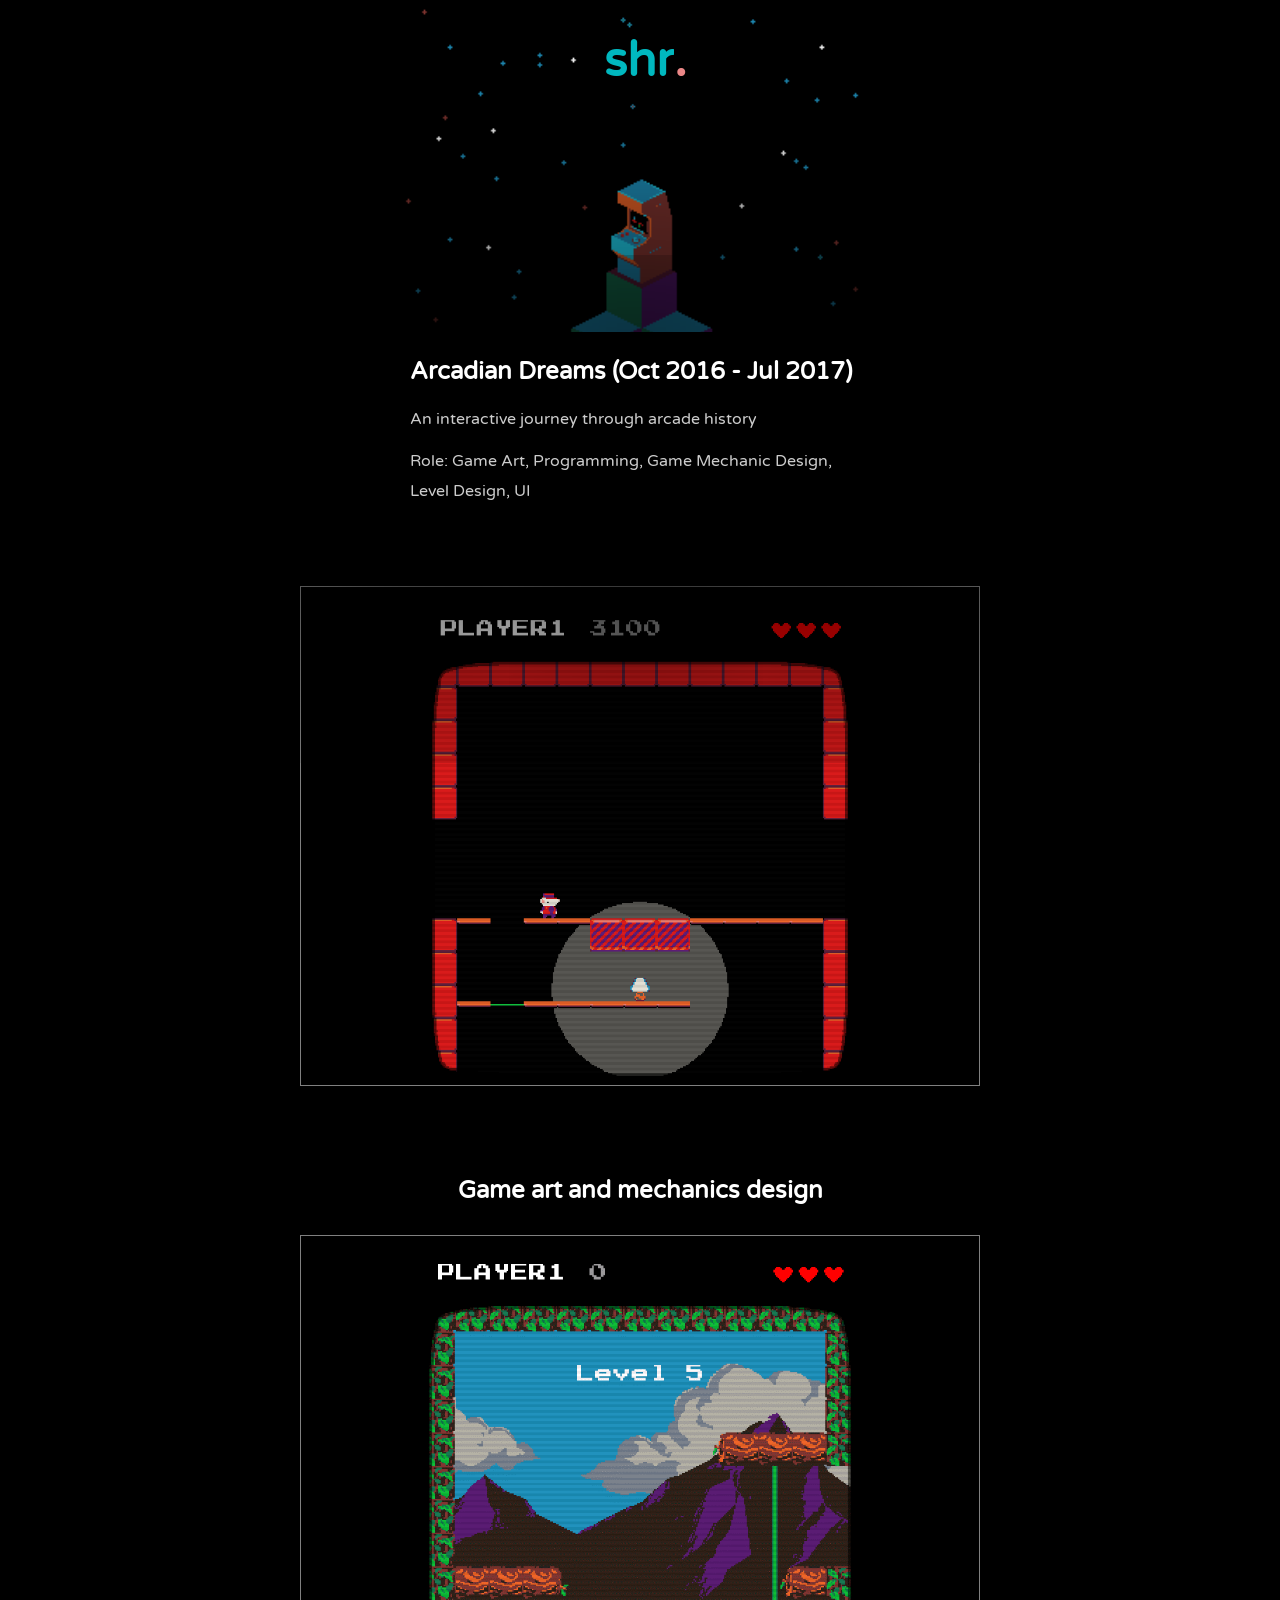
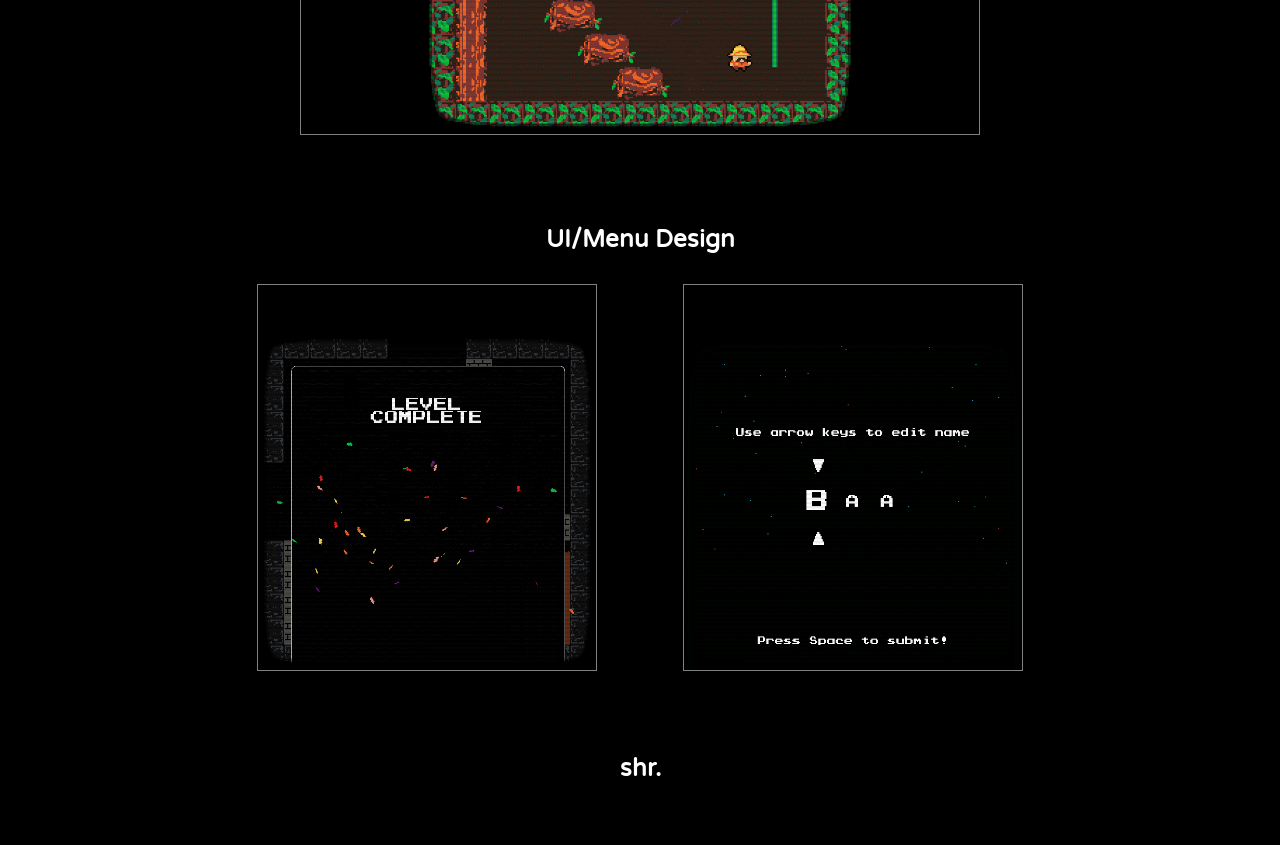
==== arcadian.html @ e57f116c "Add files via upload" ====
<!doctype html>
<html>

<head>
    <meta content="width=device-width, initial-scale=1" name="viewport">
    <!--ensures correct mobile responsive resizing-->
    <meta charset="UTF-8">
    <title>Seong-Hyun Ryoo</title>
    <link href="css/main.css" rel="stylesheet">
    <link href="css/arcade.css" rel="stylesheet">
    <link href="css/header.css" rel="stylesheet">
    <link href="aos/dist/aos.css" rel="stylesheet">
</head>

<body>
    <script src="aos/dist/aos.js"></script>
    <script>
        AOS.init();

    </script>
    <div class="container">
        <div id="header-holder"></div>
        <img class="img-header" src="images/arcade.png" data-aos="zoom-in-up" data-aos-duration="1500" data-aos-delay="100" data-aos-once="true">
        <div class="project-description" data-aos="fade" data-aos-duration="1000" data-aos-delay="100" data-aos-once="true">
            <h1>Arcadian Dreams (Oct 2016 - Jul 2017)</h1>
            <p>An interactive journey through arcade history</p>
            <p>Role: Game Art, Programming, Game Mechanic Design, Level Design, UI</p>
        </div>

        <div class="space"></div>
        <div class="card-holder">
            <div class="card" data-aos="fade-up" data-aos-duration="1000" data-aos-once="true">
                <img src="images/mapster.png">
            </div>
        </div>


        <div class="space"></div>

        <div class="space"></div>

        <div class="space"></div>
        <div class="mid-header" data-aos="fade-up" data-aos-duration="1000" data-aos-delay="300" data-aos-once="true">Game art and mechanics design</div>

        <div class="card-holder">
            <div class="card" data-aos="fade-up" data-aos-duration="1000" data-aos-once="true">
                <img src="images/safari%20jones.gif">
            </div>
        </div>


        <div class="space"></div>

        <div class="space"></div>

        <div class="space"></div>


        <div class="mid-header" data-aos="fade-up" data-aos-duration="1000" data-aos-delay="300" data-aos-once="true">UI/Menu Design</div>
        <div class="card-holder">
            <div class="card" data-aos="fade-up" data-aos-duration="1000" data-aos-once="true">
                <img src="images/trivia.gif">
            </div>
            <div class="card" data-aos="fade-up" data-aos-duration="1000" data-aos-once="true">
                <img src="images/highscore.gif">
            </div>
        </div>

        <div class="space"></div>
        <div class="mid-header">shr.</div>
    </div>

    <script src='https://cdnjs.cloudflare.com/ajax/libs/jquery/2.1.3/jquery.min.js'></script>
    <!--important! jQuery script CDN-->
    <script>
        $(function() {
            $('#header-holder').load('reuse/reuse-header.html');
        });

    </script>

</body>



</html>
---- css/main.css ----
@import url('https://fonts.googleapis.com/css?family=Varela+Round|Zilla+Slab');

html, body, div, span, applet, object, iframe, h1, h2, h3, h4, h5, h6, p, blockquote, pre, a, abbr, acronym, address, big, cite, code, del, dfn, em, img, ins, kbd, q, s, samp, small, strike, strong, sub, sup, tt, var, b, u, i, center, dl, dt, dd, ol, ul, li, fieldset, form, label, legend, table, caption, tbody, tfoot, thead, tr, th, td, article, aside, canvas, details, embed, figure, figcaption, footer, header, hgroup, menu, nav, output, ruby, section, summary, time, mark, audio, video {
	margin: 0;
	padding: 0;
	border: 0;
	font-size: 100%;
    font-family: 'Varela Round', sans-serif;
	vertical-align: baseline
}
* {
	box-sizing: border-box;
    background-color: #fefefe;
}
b {
  font-weight: bold;
}
i {
  font-style: italic;
}

::selection {
  background: #ffcece; /* WebKit/Blink Browsers */
}
::-moz-selection {
  background: #ffcece; /* Gecko Browsers */
}
/*----------------------------------------------------*/


.container {
    width: 100%;
    margin: 0 auto;
    max-width: 960px;
    padding: 32px;
}

.intro {
    font-size: 42px;
    width: 80%;
    line-height: 64px;
    margin: 20px auto;
    position: relative;
    text-align: center;
}

.space {
    height: 60px;
}

@media screen and (max-width: 500px) {
    .intro {
        font-size: 24px;
        line-height: 38px;
        width: 100%;
    }
    .space {
        height: 20px;
    }
    .container {
        padding: 20px;
    }
}

@media screen and (max-width: 700px) and (min-width: 501px) {
    .intro {
        font-size: 32px;
        line-height: 42px;
        width: 95%;
    }
}

.tab-top{
    width: 100%;
    height: 350px;
    background-color: red;
    position: absolute;
    z-index: -60;
}


.mid-header {
    text-align: center;
    margin: 30px;
    font-size: 24px;
    font-weight: bold;
    color: ##189a9a;
}

.card-holder {
    width: 95%;
    margin: 0 auto;
    display: flex;
    flex-wrap: wrap;
	justify-content: space-between;
    flex-direction: column;
}

.card {
    flex: 1 1 0;
    margin-bottom: 20px;
}

@media screen and (min-width: 700px) {
    .card-holder {
        flex-direction: row;
        height: 380px;
    }
    
    .card {
        margin-bottom: 0; 
    }
}



.card a {
    width: 100%;
    display: inline-block;
    border-radius: 8px;
    height: 380px;
    text-decoration: none;
    color: inherit;
    -webkit-transition: 0.5s padding-top;
    -ms-transition: 0.5s padding-top;
    -moz-transition: 0.5s padding-top;
    transition: 0.5s padding-top;
    padding: 15px;
}

@media screen and (min-width: 700px) {
    .card a:hover {
        padding-top: 5px;
    }
}

.card a:hover img {
    -moz-transform: scale(1.1);
    -ms-transform: scale(1.1);
    -webkit-transform: scale(1.1);
    transform: scale(1.1);
}

.card a:hover p {
    opacity: 1;
    color: #04a0a0;
}

.card a:hover h1 {
    opacity: 1;
    color: #00b8bf;
}
.card .img-holder img {
    width: 100%;
    min-height: 100%;
    object-fit: cover;
    object-position: 50% 0;
    -webkit-transition: 0.5s all;
    -ms-transition: 0.5s all;
    -moz-transition: 0.5s all;
    transition: 0.5s all;
}

.card .img-holder {
    width: 100%;
    border-radius: 8px;
    height: 280px;
    overflow: hidden;
    z-index: 20;
    position: relative;
    box-shadow: 0px 10px 20px rgba(0, 0, 0, 0.16);   
    -webkit-transition: 0.5s box-shadow;
    -ms-transition: 0.5s box-shadow;
    -moz-transition: 0.5s box-shadow;
    transition: 0.5s box-shadow;
    margin-bottom: 20px;
}

.card a:hover .img-holder {
    box-shadow: 0px 10px 20px rgba(0, 0, 0, 0.4);
}

.card h1 {
    font-size: 24px;
    margin: 10px 0;
    opacity: .5;
    -webkit-transition: 0.5s all;
    -ms-transition: 0.5s all;
    -moz-transition: 0.5s all;
    transition: 0.5s all;
}

.card p {
    font-size: 16px;
    font-weight: bold;
    margin: 5px 0;
    opacity: .4;
    -webkit-transition: 0.5s all;
    -ms-transition: 0.5s all;
    -moz-transition: 0.5s all;
    transition: 0.5s all;
}

.name {
    display: inline-block;
}

.card.empty {
    height: 0;
}

.img-header {
    margin: 0 auto;
    left: 0;
    right: 0;
    display: block;
    object-fit: cover;
    object-position: top
}

.project-description {
    width: 90%;
    display:block;
    margin: 0 auto;
    padding: 20px;
    line-height: 30px;
    color: white;
}
.project-description h1 {
    font-size: 24px;
    line-height: 40px;
}
.card img {
    width: 80%;
    display: block;
    margin: 0 auto;
}
---- css/arcade.css ----
* {
  color: white;  
  background-color: black; !important
}
.img-header {
    position: absolute;
    top: 0;
    width: 90%;
    max-width: 500px;
    object-fit: cover;
    height: 400px;
    object-position: top;
}
.container {
    background-color: rgba(0,0,0,0);
}

.project-description {
    margin-top: 240px;
    box-shadow: 0 0 250px 100px black;
    z-index: 10;
    position: relative;
    width: 90%;
    max-width: 500px;
}
.project-description p {
    opacity: .8;
    margin-top: 12px;
}

.header {
    background-color: rgba(0,0,0,0);
    position: relative;
    z-index: 100;
}

.header .red-dot {
    top: 0;
    opacity: 1;
    animation: none;
}

.card img {
    border: 1px solid gray;
    height: auto;
    max-height: 500px;
    object-fit: scale-down;
    
}
---- css/header.css ----
.header {
    height: 60px;
}

.logo {
    display: block;
    width: 72px;
    margin: auto;
    height: 60px;
}

.logo a {
    text-decoration: none;
}

.logo a h1 {
    color: #00b8bf;
}

.logo a:hover h1{
    text-decoration: underline;
}

.logo h1 {
    font-weight: bold;
    font-size: 48px;
    font-family: 'Varela Round', serif;
    display: inline-block;
}

.red-dot {
    color: #eb8787;
    position: absolute;
    animation-duration: .7s;
    animation-name: bounce;
    animation-timing-function: cubic-bezier(.19,.2,.86,.7);
}

@keyframes bounce {
    0% {top: 10px; opacity: 0;}
    24% {top: 32px;}
    44% {top: 20px;}
    68% {top: 32px; opacity: 1;}
    80% {top: 28px;}
    100% {top: 32px;}
    
}
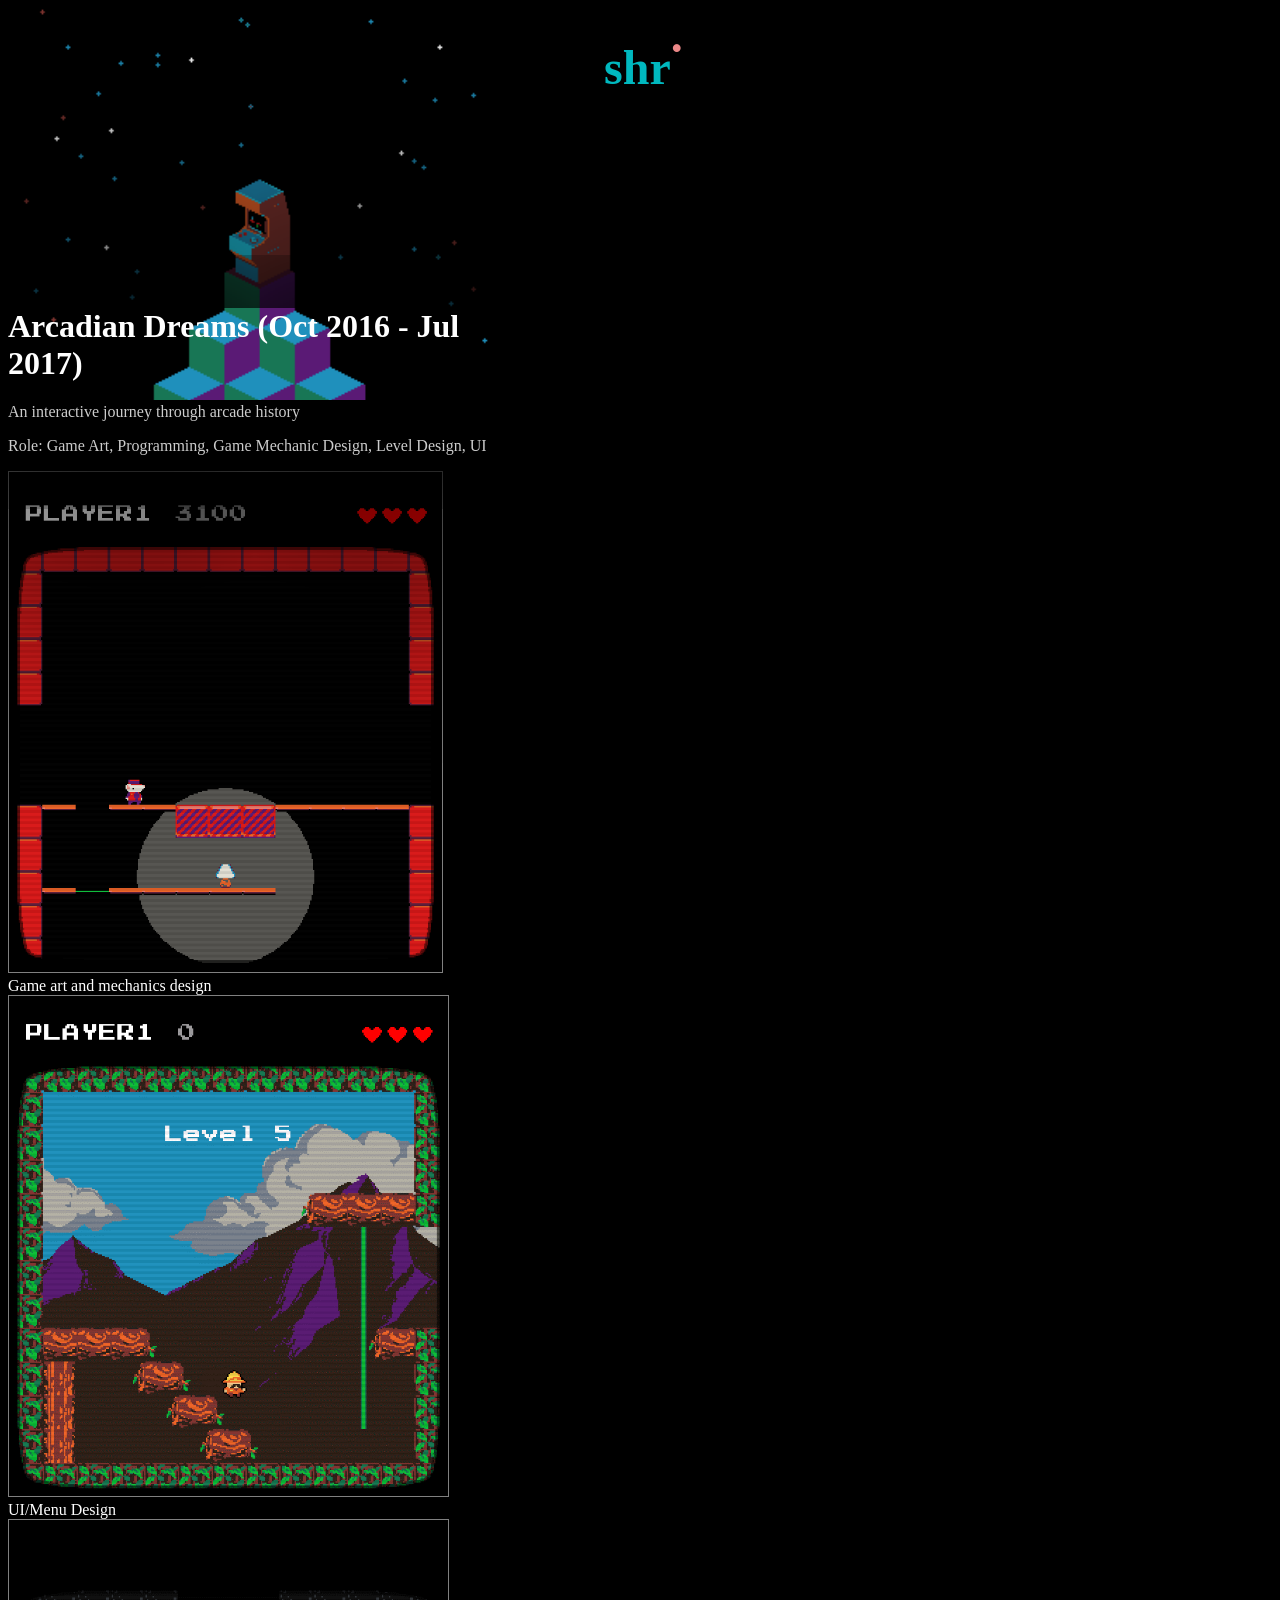
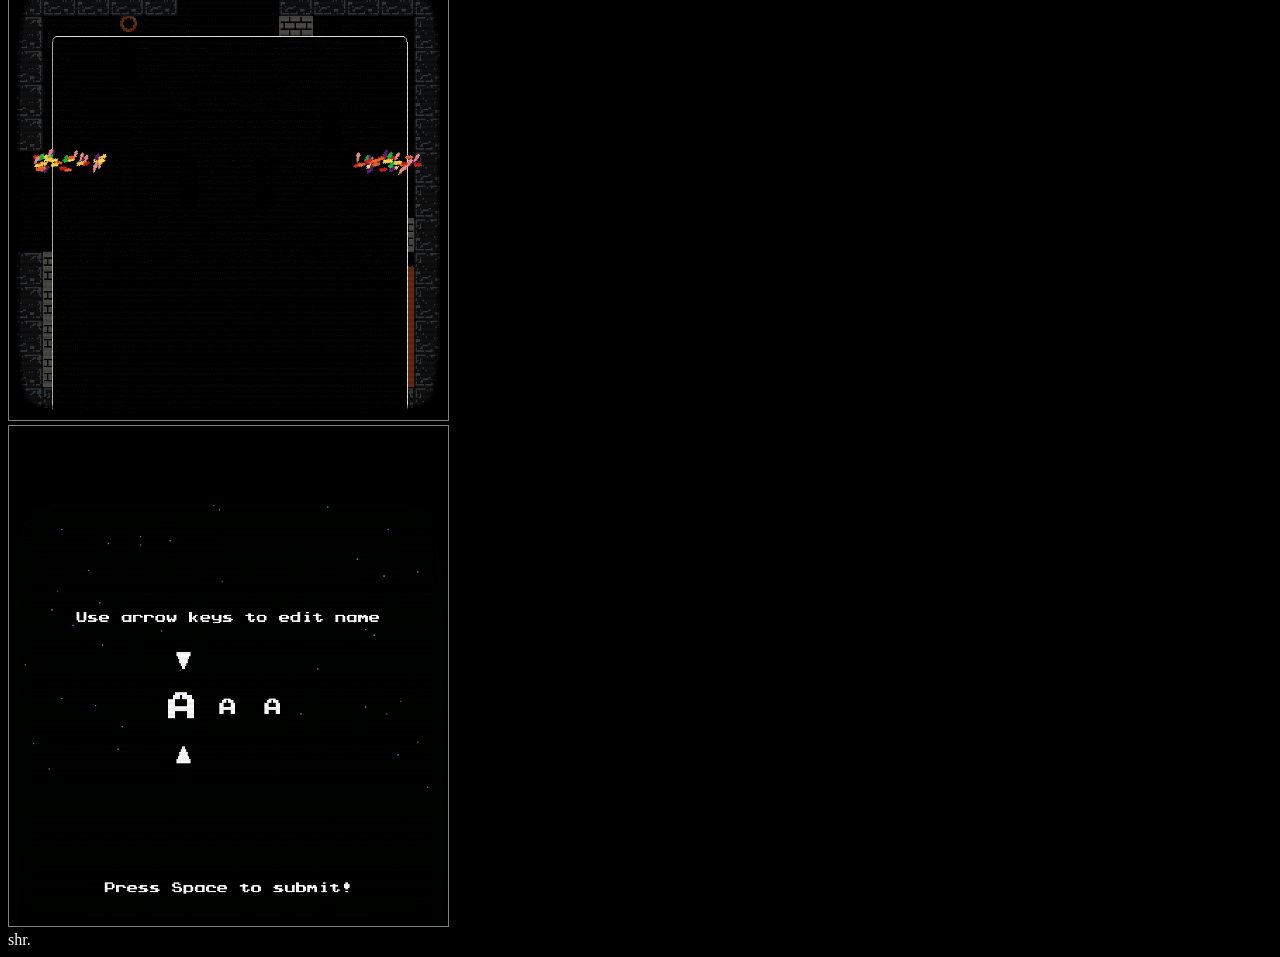
==== commit ad5beb13: "Add updated VGDev items" ====
--- a/arcadian.html
+++ b/arcadian.html
@@ -6,13 +6,13 @@
     <!--ensures correct mobile responsive resizing-->
     <meta charset="UTF-8">
     <title>Seong-Hyun Ryoo</title>
-    <link href="css/main.css" rel="stylesheet">
+    <link href="css/main.css" rel="staylesheet">
     <link href="css/arcade.css" rel="stylesheet">
     <link href="css/header.css" rel="stylesheet">
     <link href="aos/dist/aos.css" rel="stylesheet">
 </head>
 
-<body>
+<body class="dark">
     <script src="aos/dist/aos.js"></script>
     <script>
         AOS.init();
--- a/css/arcade.css
+++ b/css/arcade.css
@@ -1,4 +1,4 @@
-* {
+body.dark {
   color: white;  
   background-color: black; !important
 }
@@ -7,8 +7,10 @@
     top: 0;
     width: 90%;
     max-width: 500px;
+    -o-object-fit: cover;
     object-fit: cover;
     height: 400px;
+    -o-object-position: top;
     object-position: top;
 }
 .container {
@@ -17,11 +19,16 @@
 
 .project-description {
     margin-top: 240px;
-    box-shadow: 0 0 250px 100px black;
     z-index: 10;
     position: relative;
     width: 90%;
     max-width: 500px;
+    -webkit-box-shadow: 0 0 250px 100px white;
+    box-shadow: 0 0 250px 100px white;
+}
+body.dark .project-description {
+    -webkit-box-shadow: 0 0 250px 100px black;
+    box-shadow: 0 0 250px 100px black;
 }
 .project-description p {
     opacity: .8;
@@ -37,6 +44,7 @@
 .header .red-dot {
     top: 0;
     opacity: 1;
+    -webkit-animation: none;
     animation: none;
 }
 
@@ -44,6 +52,7 @@
     border: 1px solid gray;
     height: auto;
     max-height: 500px;
+    -o-object-fit: scale-down;
     object-fit: scale-down;
     
 }
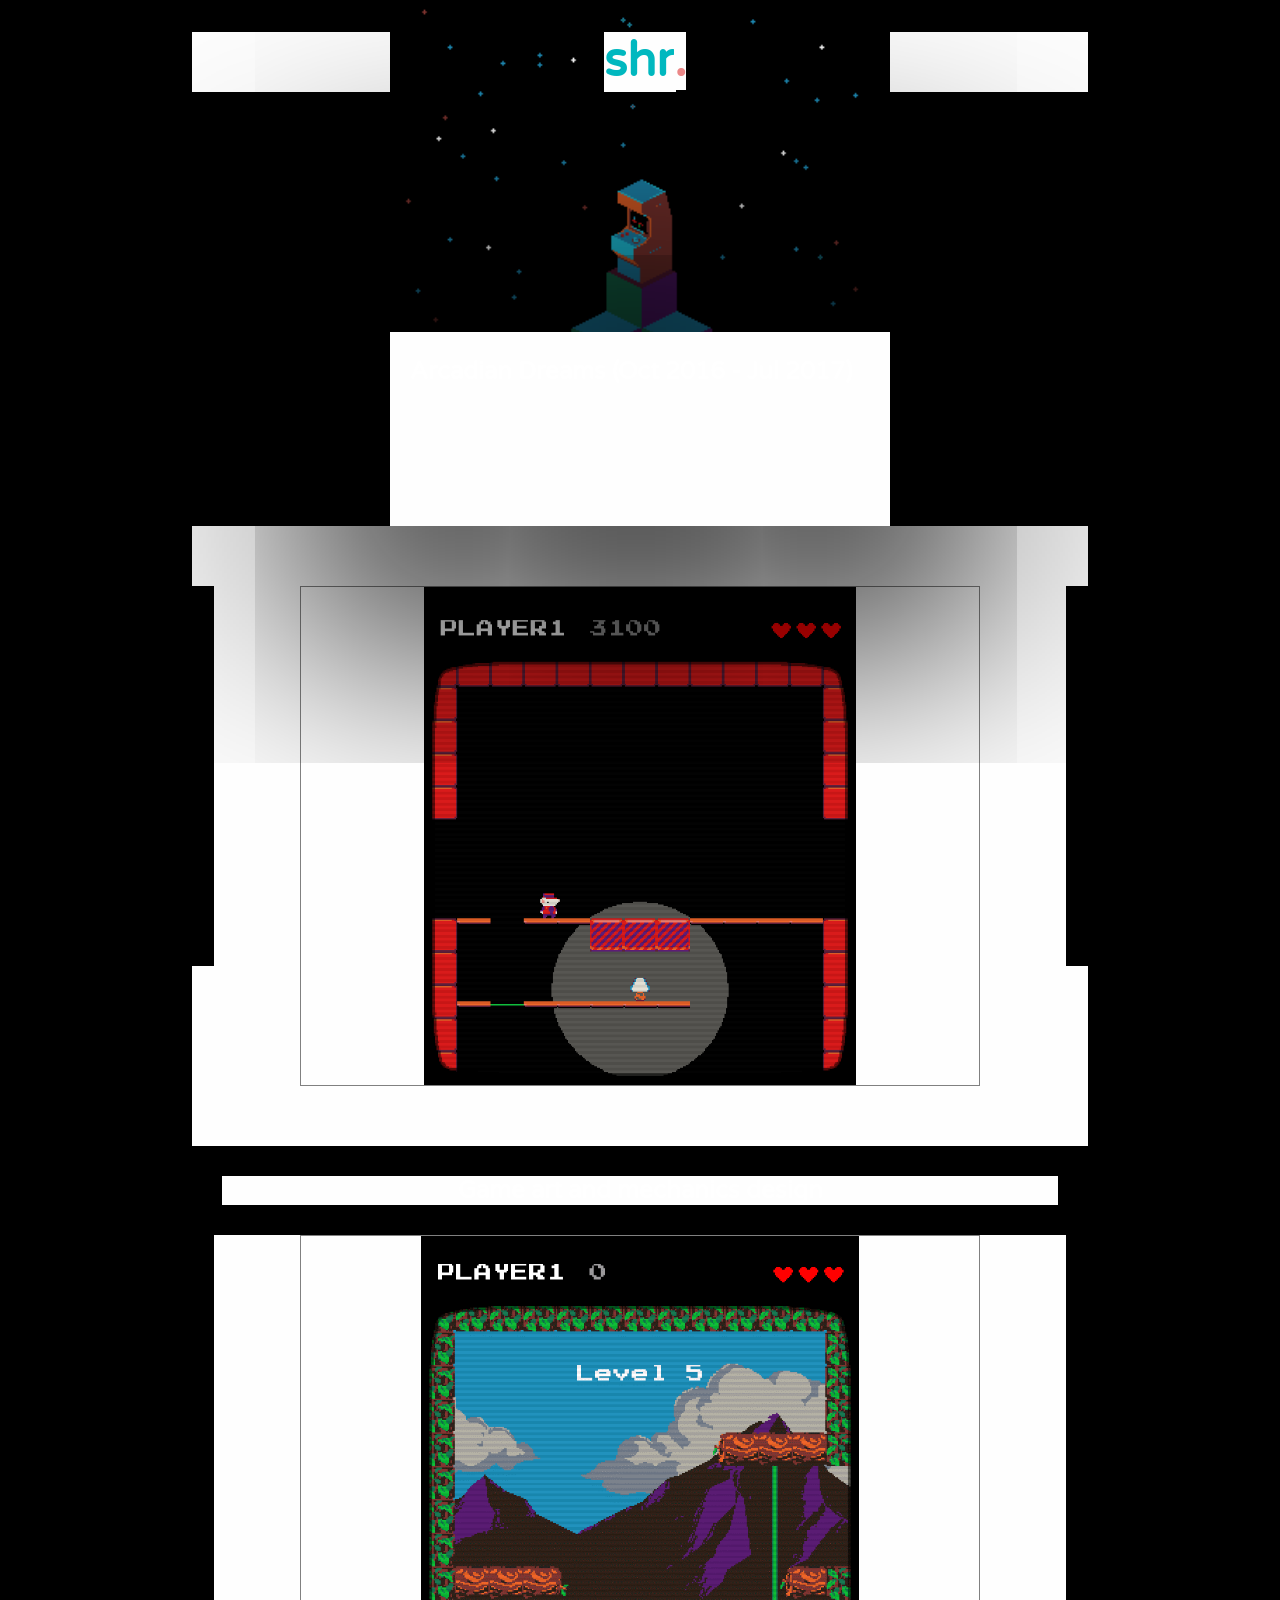
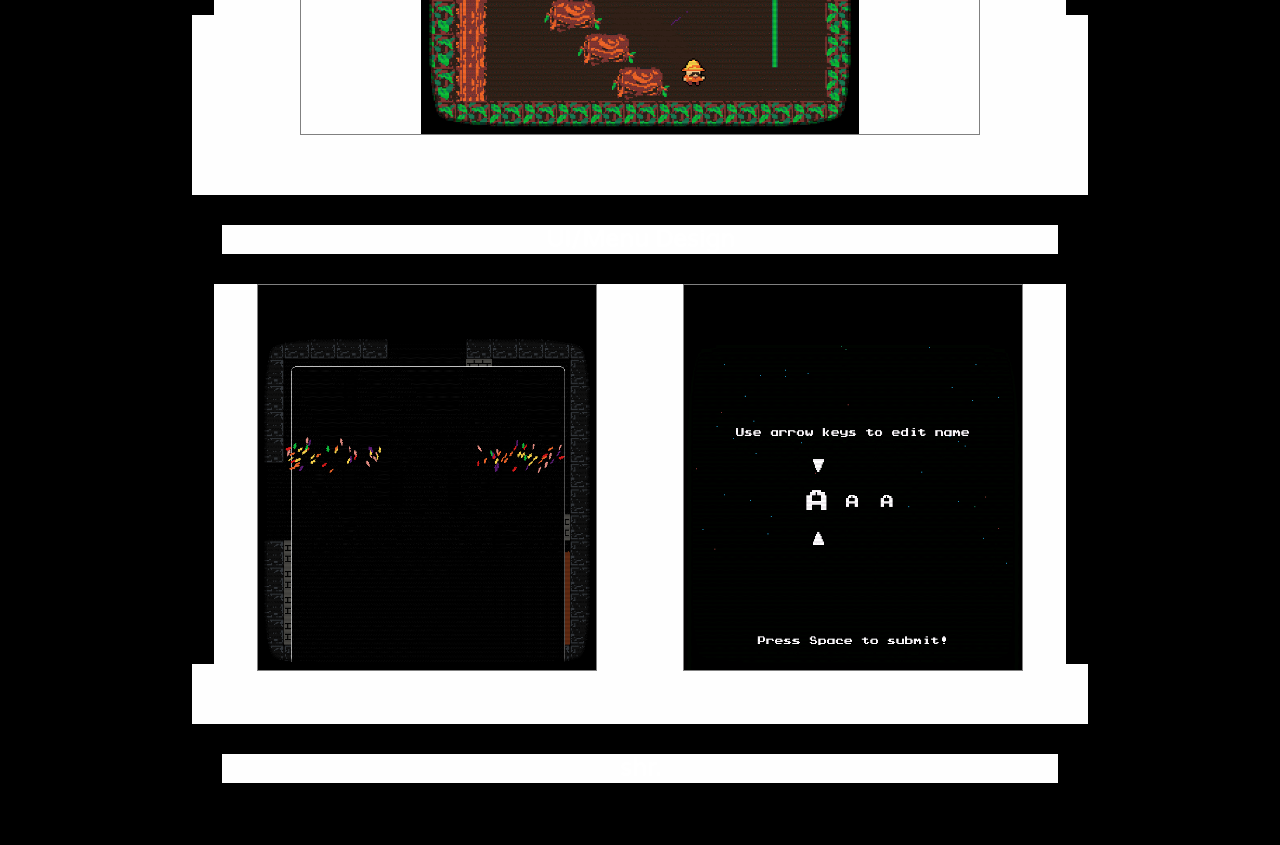
==== commit 5e6f10e0: "Add vgdev link" ====
--- a/arcadian.html
+++ b/arcadian.html
@@ -6,7 +6,7 @@
     <!--ensures correct mobile responsive resizing-->
     <meta charset="UTF-8">
     <title>Seong-Hyun Ryoo</title>
-    <link href="css/main.css" rel="staylesheet">
+    <link href="css/main.css" rel="stylesheet">
     <link href="css/arcade.css" rel="stylesheet">
     <link href="css/header.css" rel="stylesheet">
     <link href="aos/dist/aos.css" rel="stylesheet">
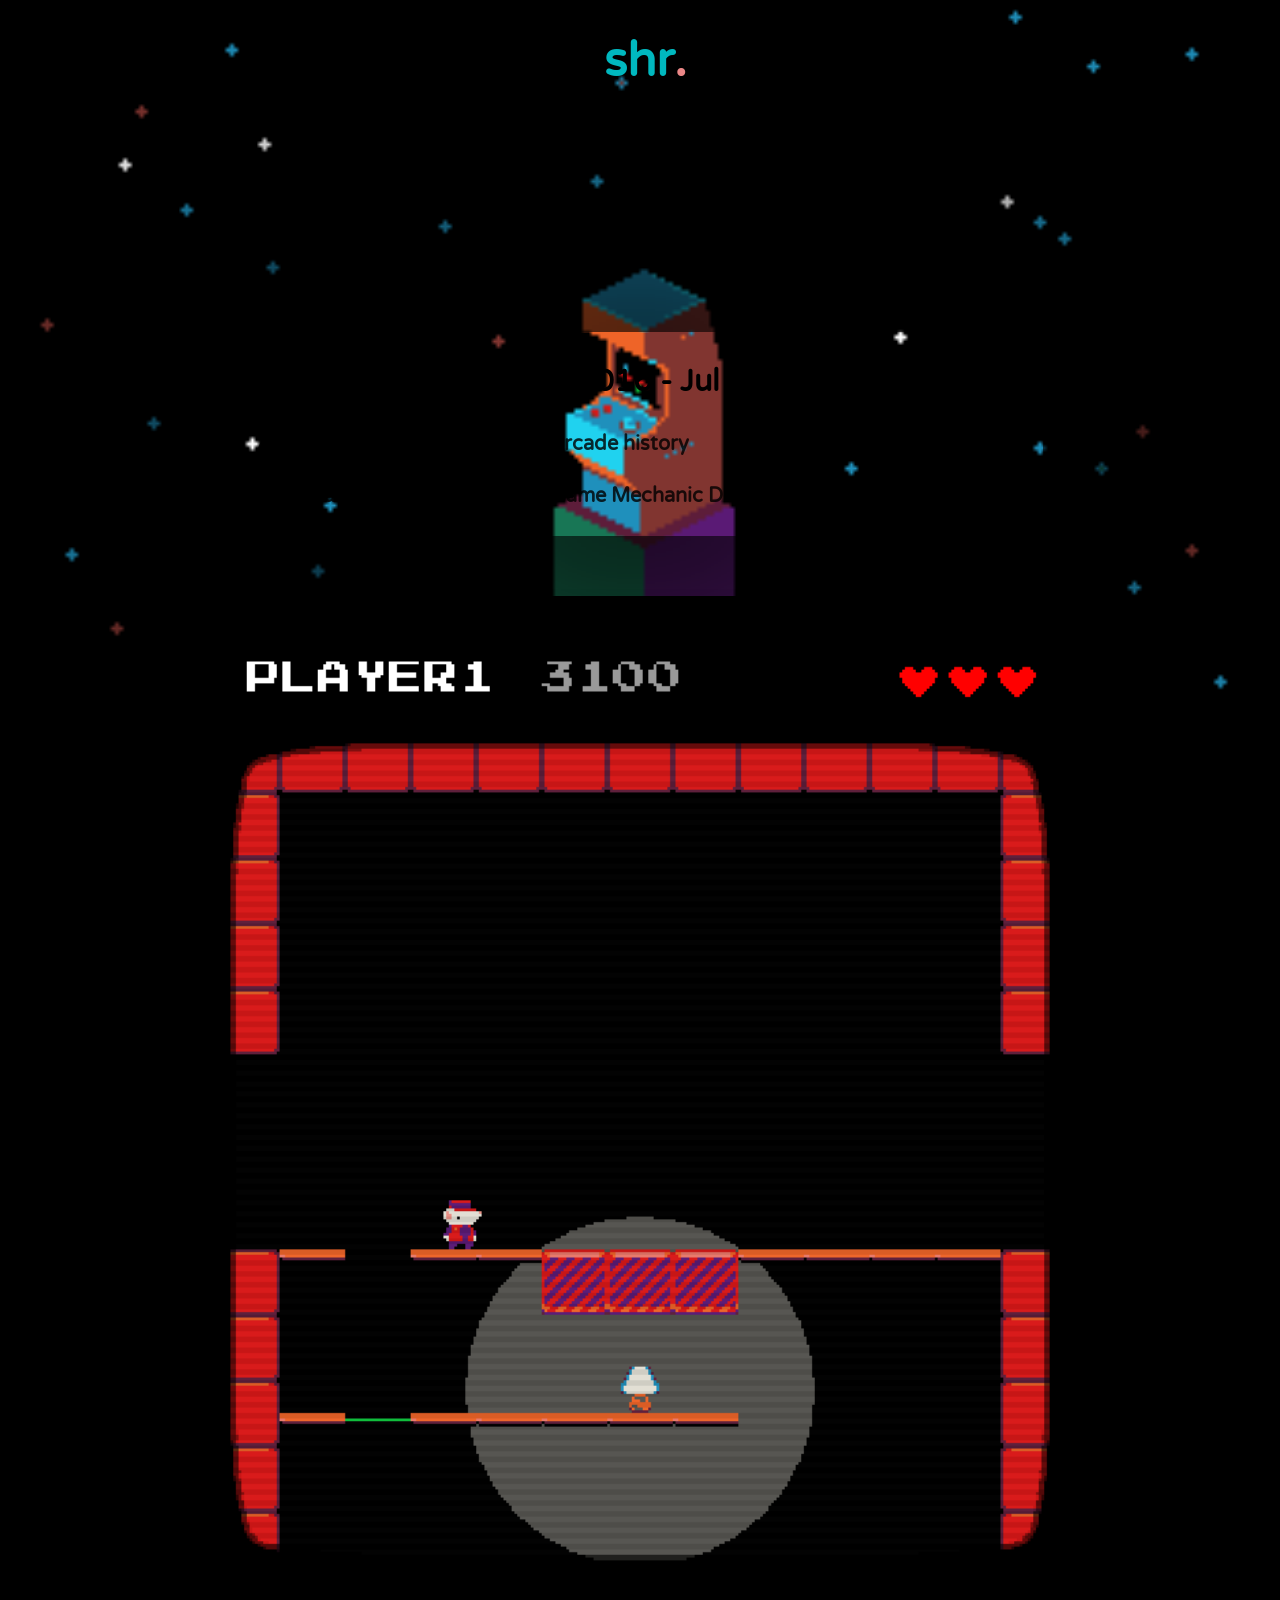
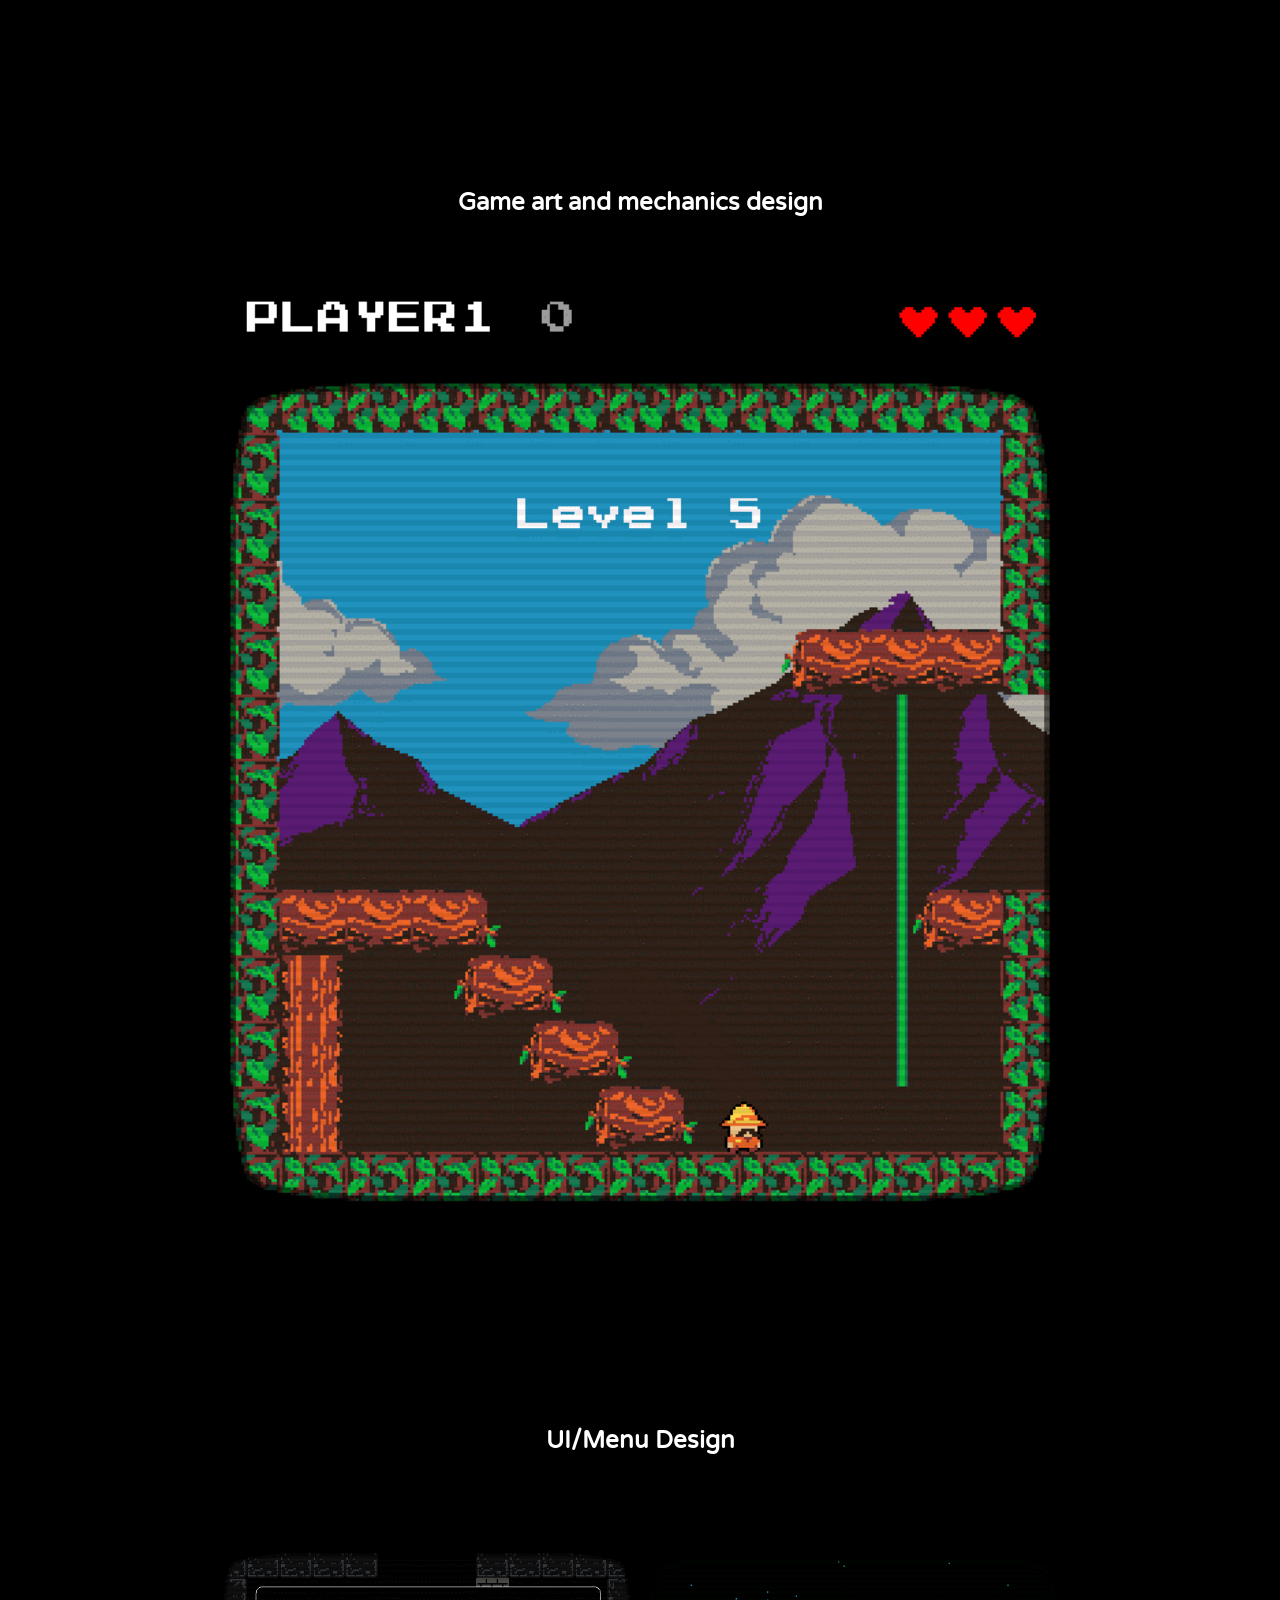
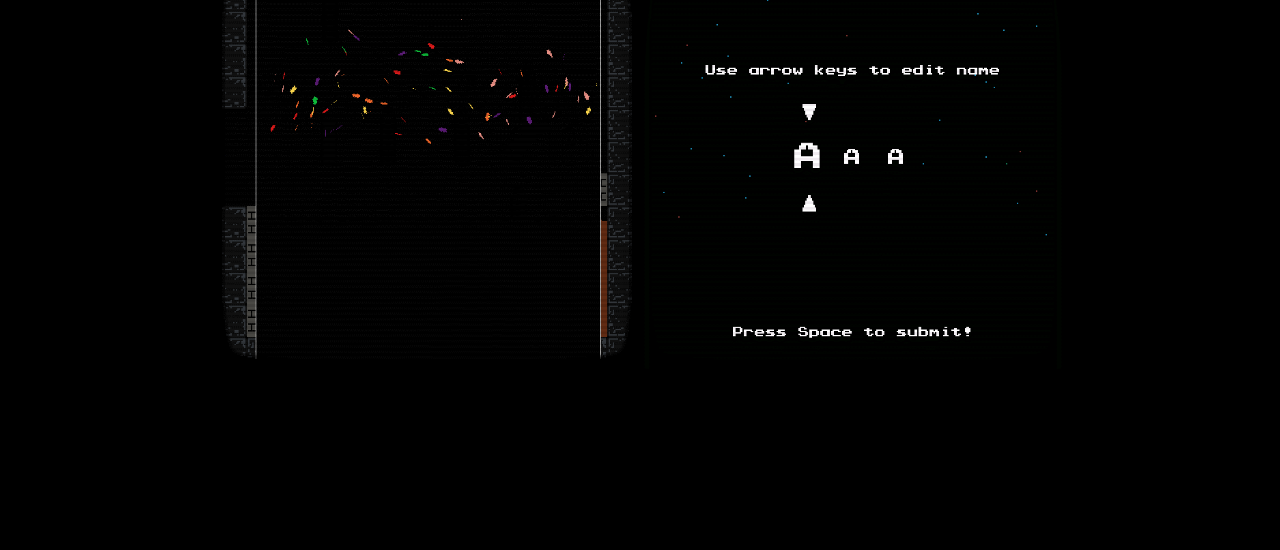
==== commit 3b9ed5f7: "Add conference website card to homepage" ====
--- a/arcadian.html
+++ b/arcadian.html
@@ -2,82 +2,86 @@
 <html>
 
 <head>
-    <meta content="width=device-width, initial-scale=1" name="viewport">
-    <!--ensures correct mobile responsive resizing-->
-    <meta charset="UTF-8">
-    <title>Seong-Hyun Ryoo</title>
-    <link href="css/main.css" rel="stylesheet">
-    <link href="css/arcade.css" rel="stylesheet">
-    <link href="css/header.css" rel="stylesheet">
-    <link href="aos/dist/aos.css" rel="stylesheet">
+  <meta content="width=device-width, initial-scale=1" name="viewport">
+  <!--ensures correct mobile responsive resizing-->
+  <meta charset="UTF-8">
+  <title>Seong-Hyun Ryoo</title>
+  <link href="css/main.css" rel="stylesheet">
+  <link href="css/arcade.css" rel="stylesheet">
+  <link href="css/header.css" rel="stylesheet">
+  <link href="aos/dist/aos.css" rel="stylesheet">
 </head>
 
 <body class="dark">
-    <script src="aos/dist/aos.js"></script>
-    <script>
-        AOS.init();
+  <script src="aos/dist/aos.js"></script>
+  <script>
+    AOS.init();
 
-    </script>
-    <div class="container">
-        <div id="header-holder"></div>
-        <img class="img-header" src="images/arcade.png" data-aos="zoom-in-up" data-aos-duration="1500" data-aos-delay="100" data-aos-once="true">
-        <div class="project-description" data-aos="fade" data-aos-duration="1000" data-aos-delay="100" data-aos-once="true">
-            <h1>Arcadian Dreams (Oct 2016 - Jul 2017)</h1>
-            <p>An interactive journey through arcade history</p>
-            <p>Role: Game Art, Programming, Game Mechanic Design, Level Design, UI</p>
-        </div>
+  </script>
+  <div class="container">
+    <div id="header-holder"></div>
+    <img class="img-header" src="images/arcade.png" data-aos="zoom-in-up" data-aos-duration="3500" data-aos-delay="100" data-aos-once="true">
+    <div class="project-description" data-aos="fade" data-aos-duration="1000" data-aos-delay="100" data-aos-once="true">
+      <h1>Arcadian Dreams (Oct 2016 - Jul 2017)</h1>
+      <p>An interactive journey through arcade history</p>
+      <p>Role: Game Art, Programming, Game Mechanic Design, Level Design, UI</p>
+    </div>
 
-        <div class="space"></div>
-        <div class="card-holder">
-            <div class="card" data-aos="fade-up" data-aos-duration="1000" data-aos-once="true">
-                <img src="images/mapster.png">
-            </div>
-        </div>
+    <div class="space"></div>
+    <div class="card-holder">
+      <div class="card" data-aos="fade-up" data-aos-duration="1000" data-aos-once="true">
+        <img src="images/mapster.png">
+      </div>
+    </div>
 
 
-        <div class="space"></div>
+    <div class="space"></div>
 
-        <div class="space"></div>
+    <div class="space"></div>
 
-        <div class="space"></div>
-        <div class="mid-header" data-aos="fade-up" data-aos-duration="1000" data-aos-delay="300" data-aos-once="true">Game art and mechanics design</div>
+    <div class="space"></div>
+    <div class="mid-header" data-aos="fade-up" data-aos-duration="1000" data-aos-delay="300" data-aos-once="true">Game art and mechanics design</div>
 
-        <div class="card-holder">
-            <div class="card" data-aos="fade-up" data-aos-duration="1000" data-aos-once="true">
-                <img src="images/safari%20jones.gif">
-            </div>
-        </div>
+    <div class="card-holder">
+      <div class="card" data-aos="fade-up" data-aos-duration="1000" data-aos-once="true">
+        <img src="images/safari%20jones.gif">
+      </div>
+    </div>
 
 
-        <div class="space"></div>
+    <div class="space"></div>
 
-        <div class="space"></div>
+    <div class="space"></div>
 
-        <div class="space"></div>
+    <div class="space"></div>
 
 
-        <div class="mid-header" data-aos="fade-up" data-aos-duration="1000" data-aos-delay="300" data-aos-once="true">UI/Menu Design</div>
-        <div class="card-holder">
-            <div class="card" data-aos="fade-up" data-aos-duration="1000" data-aos-once="true">
-                <img src="images/trivia.gif">
-            </div>
-            <div class="card" data-aos="fade-up" data-aos-duration="1000" data-aos-once="true">
-                <img src="images/highscore.gif">
-            </div>
-        </div>
-
-        <div class="space"></div>
-        <div class="mid-header">shr.</div>
+    <div class="mid-header" data-aos="fade-up" data-aos-duration="1000" data-aos-delay="300" data-aos-once="true">UI/Menu Design</div>
+    <div class="card-holder">
+      <div class="card" data-aos="fade-up" data-aos-duration="1000" data-aos-once="true">
+        <img src="images/trivia.gif">
+      </div>
+      <div class="card" data-aos="fade-up" data-aos-duration="1000" data-aos-once="true">
+        <img src="images/highscore.gif">
+      </div>
     </div>
 
-    <script src='https://cdnjs.cloudflare.com/ajax/libs/jquery/2.1.3/jquery.min.js'></script>
-    <!--important! jQuery script CDN-->
-    <script>
-        $(function() {
-            $('#header-holder').load('reuse/reuse-header.html');
-        });
+    <div class="space"></div>
+    <div class="mid-header">
+      <a href="index.html">
+        <h1>shr.</h1>
+      </a>
+    </div>
+  </div>
 
-    </script>
+  <script src='https://cdnjs.cloudflare.com/ajax/libs/jquery/2.1.3/jquery.min.js'></script>
+  <!--important! jQuery script CDN-->
+  <script>
+    $(function() {
+      $('#header-holder').load('reuse/reuse-header.html');
+    });
+
+  </script>
 
 </body>
 
--- a/css/main.css
+++ b/css/main.css
@@ -1,16 +1,95 @@
 @import url('https://fonts.googleapis.com/css?family=Varela+Round|Zilla+Slab');
-
-html, body, div, span, applet, object, iframe, h1, h2, h3, h4, h5, h6, p, blockquote, pre, a, abbr, acronym, address, big, cite, code, del, dfn, em, img, ins, kbd, q, s, samp, small, strike, strong, sub, sup, tt, var, b, u, i, center, dl, dt, dd, ol, ul, li, fieldset, form, label, legend, table, caption, tbody, tfoot, thead, tr, th, td, article, aside, canvas, details, embed, figure, figcaption, footer, header, hgroup, menu, nav, output, ruby, section, summary, time, mark, audio, video {
-	margin: 0;
-	padding: 0;
-	border: 0;
-	font-size: 100%;
-    font-family: 'Varela Round', sans-serif;
-	vertical-align: baseline
+html,
+body,
+div,
+span,
+applet,
+object,
+iframe,
+h1,
+h2,
+h3,
+h4,
+h5,
+h6,
+p,
+blockquote,
+pre,
+a,
+abbr,
+acronym,
+address,
+big,
+cite,
+code,
+del,
+dfn,
+em,
+img,
+ins,
+kbd,
+q,
+s,
+samp,
+small,
+strike,
+strong,
+sub,
+sup,
+tt,
+var,
+b,
+u,
+i,
+center,
+dl,
+dt,
+dd,
+ol,
+ul,
+li,
+fieldset,
+form,
+label,
+legend,
+table,
+caption,
+tbody,
+tfoot,
+thead,
+tr,
+th,
+td,
+article,
+aside,
+canvas,
+details,
+embed,
+figure,
+figcaption,
+footer,
+header,
+hgroup,
+menu,
+nav,
+output,
+ruby,
+section,
+summary,
+time,
+mark,
+audio,
+video {
+  margin: 0;
+  padding: 0;
+  border: 0;
+  font-size: 100%;
+  font-family: 'Varela Round', sans-serif;
+  vertical-align: baseline
 }
 * {
-	box-sizing: border-box;
-    background-color: #fefefe;
+  -webkit-box-sizing: border-box;
+  box-sizing: border-box;
 }
 b {
   font-weight: bold;
@@ -18,220 +97,215 @@
 i {
   font-style: italic;
 }
+::-moz-selection {
+  background: #ffcece;
+  /* WebKit/Blink Browsers */
+}
+::selection {
+  background: #ffcece;
+  /* WebKit/Blink Browsers */
+}
+::-moz-selection {
+  background: #ffcece;
+  /* Gecko Browsers */
+}
 
-::selection {
-  background: #ffcece; /* WebKit/Blink Browsers */
-}
-::-moz-selection {
-  background: #ffcece; /* Gecko Browsers */
-}
 /*----------------------------------------------------*/
 
-
 .container {
+  width: 100%;
+  margin: 0 auto;
+  max-width: 960px;
+  padding: 32px;
+}
+.intro {
+  font-size: 42px;
+  width: 80%;
+  line-height: 64px;
+  margin: 20px auto;
+  position: relative;
+  text-align: center;
+}
+.space {
+  height: 60px;
+}
+@media screen and (max-width: 500px) {
+  .intro {
+    font-size: 24px;
+    line-height: 38px;
     width: 100%;
-    margin: 0 auto;
-    max-width: 960px;
-    padding: 32px;
-}
-
-.intro {
-    font-size: 42px;
-    width: 80%;
-    line-height: 64px;
-    margin: 20px auto;
-    position: relative;
-    text-align: center;
-}
-
-.space {
-    height: 60px;
-}
-
-@media screen and (max-width: 500px) {
-    .intro {
-        font-size: 24px;
-        line-height: 38px;
-        width: 100%;
-    }
-    .space {
-        height: 20px;
-    }
-    .container {
-        padding: 20px;
-    }
-}
-
+  }
+  .space {
+    height: 20px;
+  }
+  .container {
+    padding: 20px;
+  }
+}
 @media screen and (max-width: 700px) and (min-width: 501px) {
-    .intro {
-        font-size: 32px;
-        line-height: 42px;
-        width: 95%;
-    }
-}
-
-.tab-top{
-    width: 100%;
-    height: 350px;
-    background-color: red;
-    position: absolute;
-    z-index: -60;
-}
-
-
+  .intro {
+    font-size: 32px;
+    line-height: 42px;
+    width: 95%;
+  }
+}
+.tab-top {
+  width: 100%;
+  height: 350px;
+  background-color: red;
+  position: absolute;
+  z-index: -60;
+}
 .mid-header {
-    text-align: center;
-    margin: 30px;
-    font-size: 24px;
-    font-weight: bold;
-    color: ##189a9a;
-}
-
+  text-align: center;
+  margin: 30px;
+  font-size: 24px;
+  font-weight: bold;
+  color: ##189a9a;
+}
 .card-holder {
-    width: 95%;
-    margin: 0 auto;
-    display: flex;
-    flex-wrap: wrap;
-	justify-content: space-between;
-    flex-direction: column;
-}
-
+  width: 95%;
+  margin: 0 auto;
+  display: -webkit-box;
+  display: -ms-flexbox;
+  display: flex;
+  -ms-flex-wrap: wrap;
+  flex-wrap: wrap;
+  -webkit-box-pack: justify;
+  -ms-flex-pack: justify;
+  justify-content: space-between;
+  -webkit-box-orient: vertical;
+  -webkit-box-direction: normal;
+  -ms-flex-direction: column;
+  flex-direction: column;
+}
 .card {
-    flex: 1 1 0;
-    margin-bottom: 20px;
-}
-
+  -webkit-box-flex: 1;
+  -ms-flex: 1 1 0px;
+  flex: 1 1 0;
+  margin-bottom: 20px;
+}
 @media screen and (min-width: 700px) {
-    .card-holder {
-        flex-direction: row;
-        height: 380px;
-    }
-    
-    .card {
-        margin-bottom: 0; 
-    }
-}
-
-
-
+  .card-holder {
+    -webkit-box-orient: horizontal;
+    -webkit-box-direction: normal;
+    -ms-flex-direction: row;
+    flex-direction: row;
+    height: 380px;
+  }
+  .card {
+    margin-bottom: 0;
+  }
+}
 .card a {
-    width: 100%;
-    display: inline-block;
-    border-radius: 8px;
-    height: 380px;
-    text-decoration: none;
-    color: inherit;
-    -webkit-transition: 0.5s padding-top;
-    -ms-transition: 0.5s padding-top;
-    -moz-transition: 0.5s padding-top;
-    transition: 0.5s padding-top;
-    padding: 15px;
-}
-
+  width: 100%;
+  display: inline-block;
+  border-radius: 8px;
+  height: 380px;
+  text-decoration: none;
+  color: inherit;
+  -webkit-transition: 0.5s padding-top;
+  transition: 0.5s padding-top;
+  padding: 15px;
+}
 @media screen and (min-width: 700px) {
-    .card a:hover {
-        padding-top: 5px;
-    }
-}
-
+  .card a:hover {
+    padding-top: 5px;
+  }
+}
 .card a:hover img {
-    -moz-transform: scale(1.1);
-    -ms-transform: scale(1.1);
-    -webkit-transform: scale(1.1);
-    transform: scale(1.1);
-}
-
+  -webkit-transform: scale(1.1);
+  transform: scale(1.1);
+}
 .card a:hover p {
-    opacity: 1;
-    color: #04a0a0;
-}
-
+  opacity: 1;
+  color: #04a0a0;
+}
 .card a:hover h1 {
-    opacity: 1;
-    color: #00b8bf;
+  opacity: 1;
+  color: #00b8bf;
 }
 .card .img-holder img {
-    width: 100%;
-    min-height: 100%;
-    object-fit: cover;
-    object-position: 50% 0;
-    -webkit-transition: 0.5s all;
-    -ms-transition: 0.5s all;
-    -moz-transition: 0.5s all;
-    transition: 0.5s all;
-}
-
+  width: 100%;
+  min-height: 100%;
+  -o-object-fit: cover;
+  object-fit: cover;
+  -o-object-position: 50% 0;
+  object-position: 50% 0;
+  -webkit-transition: 0.5s all;
+  transition: 0.5s all;
+}
 .card .img-holder {
-    width: 100%;
-    border-radius: 8px;
-    height: 280px;
-    overflow: hidden;
-    z-index: 20;
-    position: relative;
-    box-shadow: 0px 10px 20px rgba(0, 0, 0, 0.16);   
-    -webkit-transition: 0.5s box-shadow;
-    -ms-transition: 0.5s box-shadow;
-    -moz-transition: 0.5s box-shadow;
-    transition: 0.5s box-shadow;
-    margin-bottom: 20px;
-}
-
+  width: 100%;
+  border-radius: 8px;
+  height: 280px;
+  overflow: hidden;
+  z-index: 20;
+  position: relative;
+  -webkit-box-shadow: 0px 10px 20px rgba(0, 0, 0, 0.16);
+  box-shadow: 0px 10px 20px rgba(0, 0, 0, 0.16);
+  -webkit-transition: 0.5s box-shadow;
+  -webkit-transition: 0.5s -webkit-box-shadow;
+  transition: 0.5s -webkit-box-shadow;
+  transition: 0.5s box-shadow;
+  transition: 0.5s box-shadow, 0.5s -webkit-box-shadow;
+  margin-bottom: 20px;
+}
 .card a:hover .img-holder {
-    box-shadow: 0px 10px 20px rgba(0, 0, 0, 0.4);
-}
-
+  -webkit-box-shadow: 0px 10px 20px rgba(0, 0, 0, 0.4);
+  box-shadow: 0px 10px 20px rgba(0, 0, 0, 0.4);
+}
 .card h1 {
-    font-size: 24px;
-    margin: 10px 0;
-    opacity: .5;
-    -webkit-transition: 0.5s all;
-    -ms-transition: 0.5s all;
-    -moz-transition: 0.5s all;
-    transition: 0.5s all;
-}
-
+  font-size: 1.5em;
+  margin: 10px 0;
+  opacity: .5;
+  -webkit-transition: 0.5s all;
+  transition: 0.5s all;
+}
 .card p {
-    font-size: 16px;
-    font-weight: bold;
-    margin: 5px 0;
-    opacity: .4;
-    -webkit-transition: 0.5s all;
-    -ms-transition: 0.5s all;
-    -moz-transition: 0.5s all;
-    transition: 0.5s all;
-}
-
+  font-size: 16px;
+  font-weight: bold;
+  margin: 5px 0;
+  opacity: .4;
+  -webkit-transition: 0.5s all;
+  transition: 0.5s all;
+}
 .name {
-    display: inline-block;
-}
-
+  display: inline-block;
+}
 .card.empty {
-    height: 0;
-}
-
+  height: 0;
+}
 .img-header {
-    margin: 0 auto;
-    left: 0;
-    right: 0;
-    display: block;
-    object-fit: cover;
-    object-position: top
-}
-
+  margin: 0 auto;
+  left: 0;
+  right: 0;
+  display: block;
+  -o-object-fit: cover;
+  object-fit: cover;
+  -o-object-position: top;
+  object-position: top
+}
 .project-description {
-    width: 90%;
-    display:block;
-    margin: 0 auto;
-    padding: 20px;
-    line-height: 30px;
-    color: white;
+  width: 90%;
+  display: block;
+  margin: 0 auto;
+  padding: 20px;
+  line-height: 2;
+  color: white;
 }
 .project-description h1 {
-    font-size: 24px;
-    line-height: 40px;
+  font-size: 1.5em;
+  line-height: 2;
 }
 .card img {
-    width: 80%;
-    display: block;
-    margin: 0 auto;
+  width: 80%;
+  display: block;
+  margin: 0 auto;
+}
+.mid-header a {
+  color: black;
+}
+.mid-header a:hover {
+  text-decoration: none;
 }
--- a/css/arcade.css
+++ b/css/arcade.css
@@ -1,58 +1,69 @@
 body.dark {
-  color: white;  
-  background-color: black; !important
+  color: white;
+  background-color: black;
 }
 .img-header {
-    position: absolute;
-    top: 0;
-    width: 90%;
-    max-width: 500px;
-    -o-object-fit: cover;
-    object-fit: cover;
-    height: 400px;
-    -o-object-position: top;
-    object-position: top;
+  position: absolute;
+  top: 0;
+  width: 100%;
+  -o-object-fit: cover;
+  object-fit: cover;
+  height: 100vh;
+  -o-object-position: center;
+  object-position: center;
+}
+.img-header:before {
+  content: '';
+  width: 100%;
+  height: 100%;
+  position: relative;
+  background: red;
 }
 .container {
-    background-color: rgba(0,0,0,0);
+  background: none;
 }
-
 .project-description {
-    margin-top: 240px;
-    z-index: 10;
-    position: relative;
-    width: 90%;
-    max-width: 500px;
-    -webkit-box-shadow: 0 0 250px 100px white;
-    box-shadow: 0 0 250px 100px white;
+  margin-top: 240px;
+  z-index: 10;
+  position: relative;
+  font-weight: bold;
+  color: black;
+  font-size: 1.25em;
 }
 body.dark .project-description {
-    -webkit-box-shadow: 0 0 250px 100px black;
-    box-shadow: 0 0 250px 100px black;
+  -webkit-box-shadow: 0 0 250px 100px black;
+  box-shadow: 0 0 250px 100px black;
 }
 .project-description p {
-    opacity: .8;
-    margin-top: 12px;
+  opacity: .8;
+  margin-top: 12px;
 }
-
 .header {
-    background-color: rgba(0,0,0,0);
-    position: relative;
-    z-index: 100;
+  position: relative;
+  z-index: 100;
+  background: none;
 }
-
+.header h1 {
+  background: none;
+}
 .header .red-dot {
-    top: 0;
-    opacity: 1;
-    -webkit-animation: none;
-    animation: none;
+  top: 0;
+  opacity: 1;
+  -webkit-animation: none;
+  animation: none;
 }
-
+.card {
+  border-radius: 8px;
+  z-index: 20;
+  -webkit-box-shadow: 0px 10px 20px rgba(0, 0, 0, 0.1);
+  box-shadow: 0px 10px 20px rgba(0, 0, 0, 0.1);
+  overflow: hidden;
+}
 .card img {
-    border: 1px solid gray;
-    height: auto;
-    max-height: 500px;
-    -o-object-fit: scale-down;
-    object-fit: scale-down;
-    
+  margin: 0;
+  width: 100%;
+  height: 100%;
+}
+.card-holder {
+  height: auto;
 }
